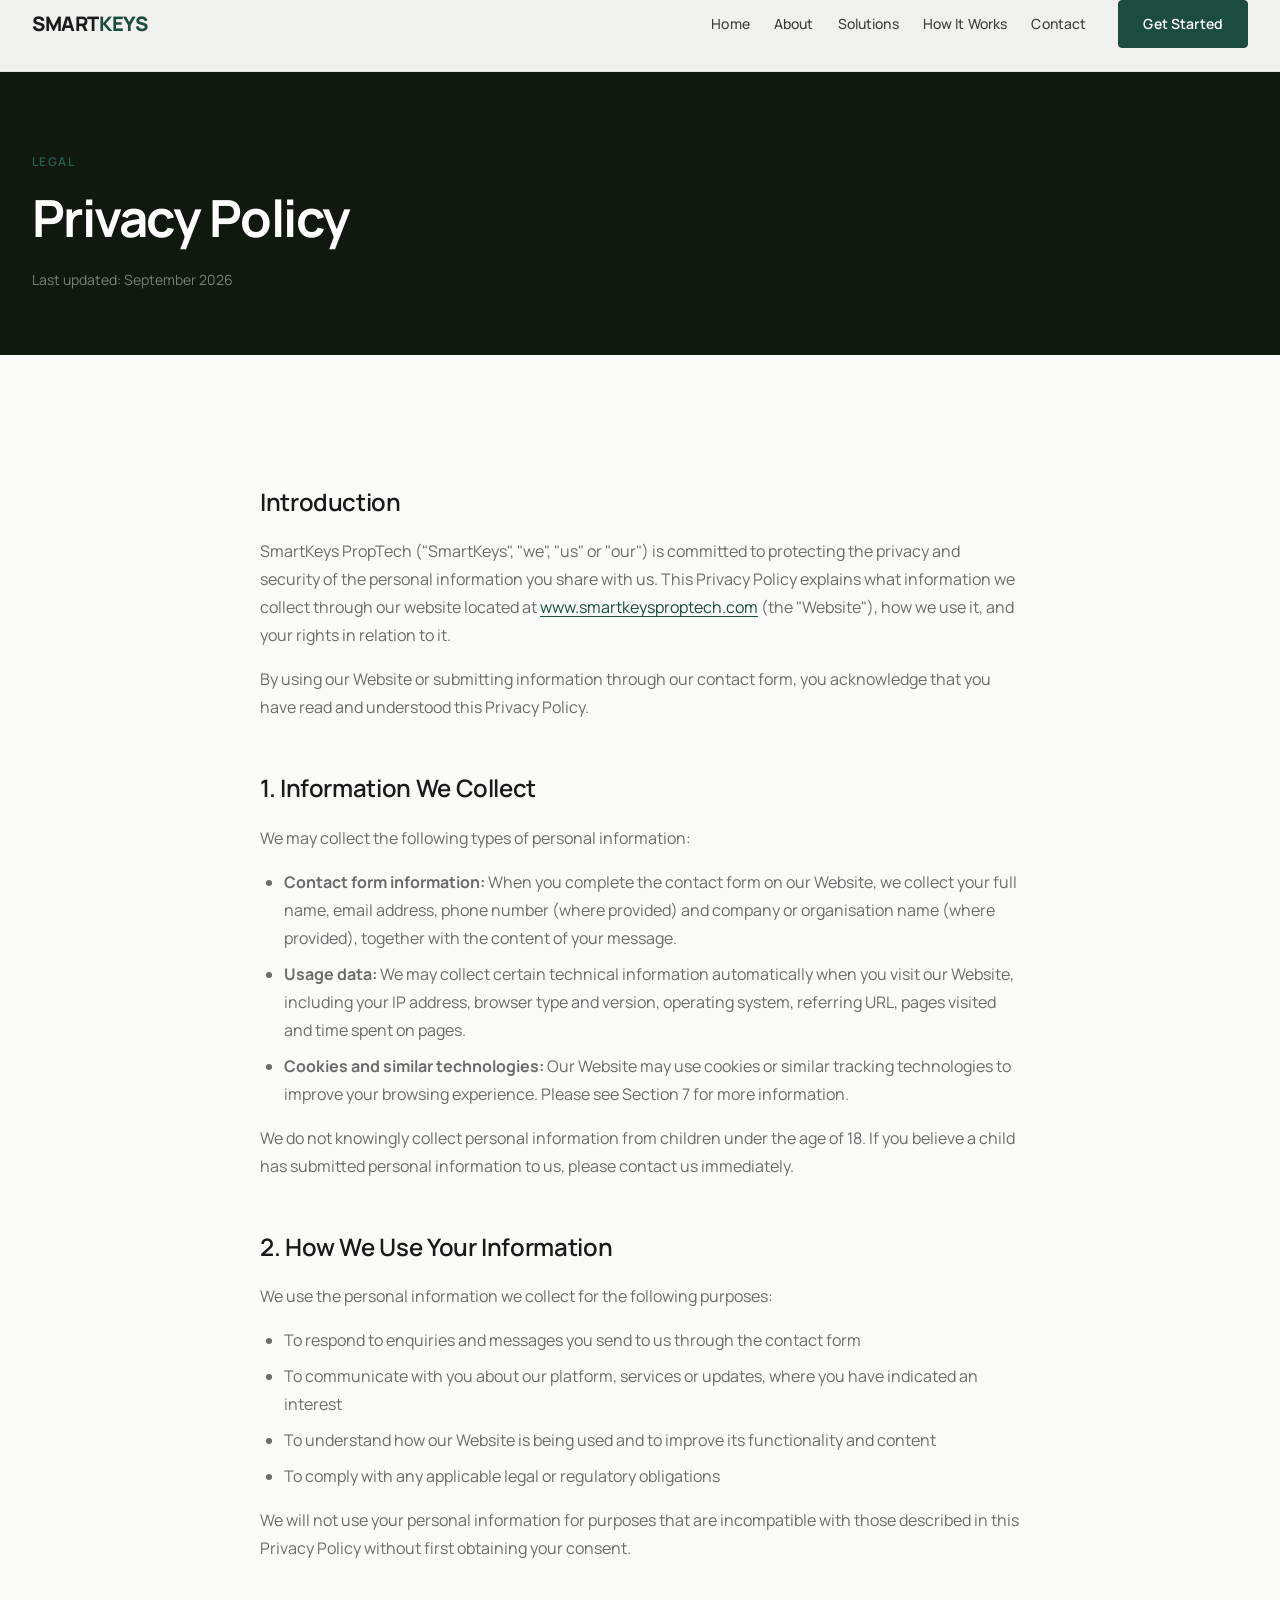
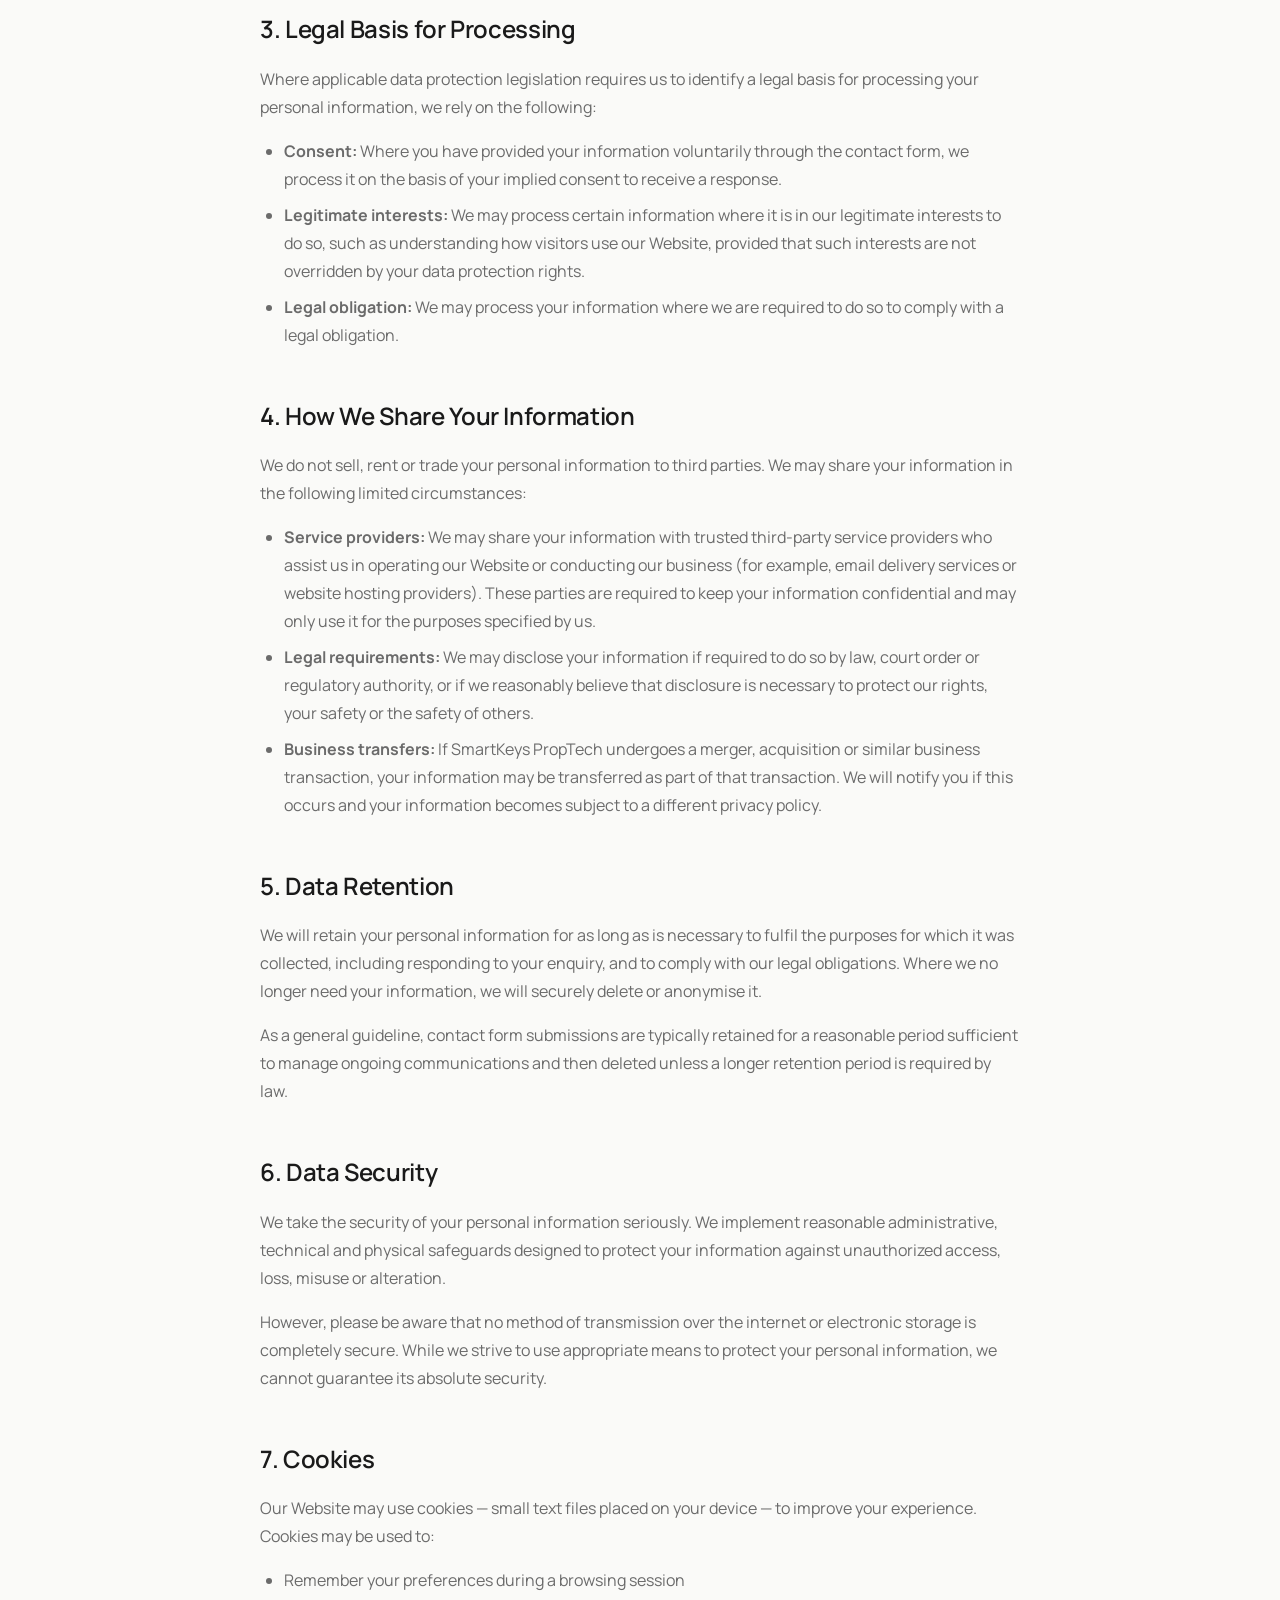
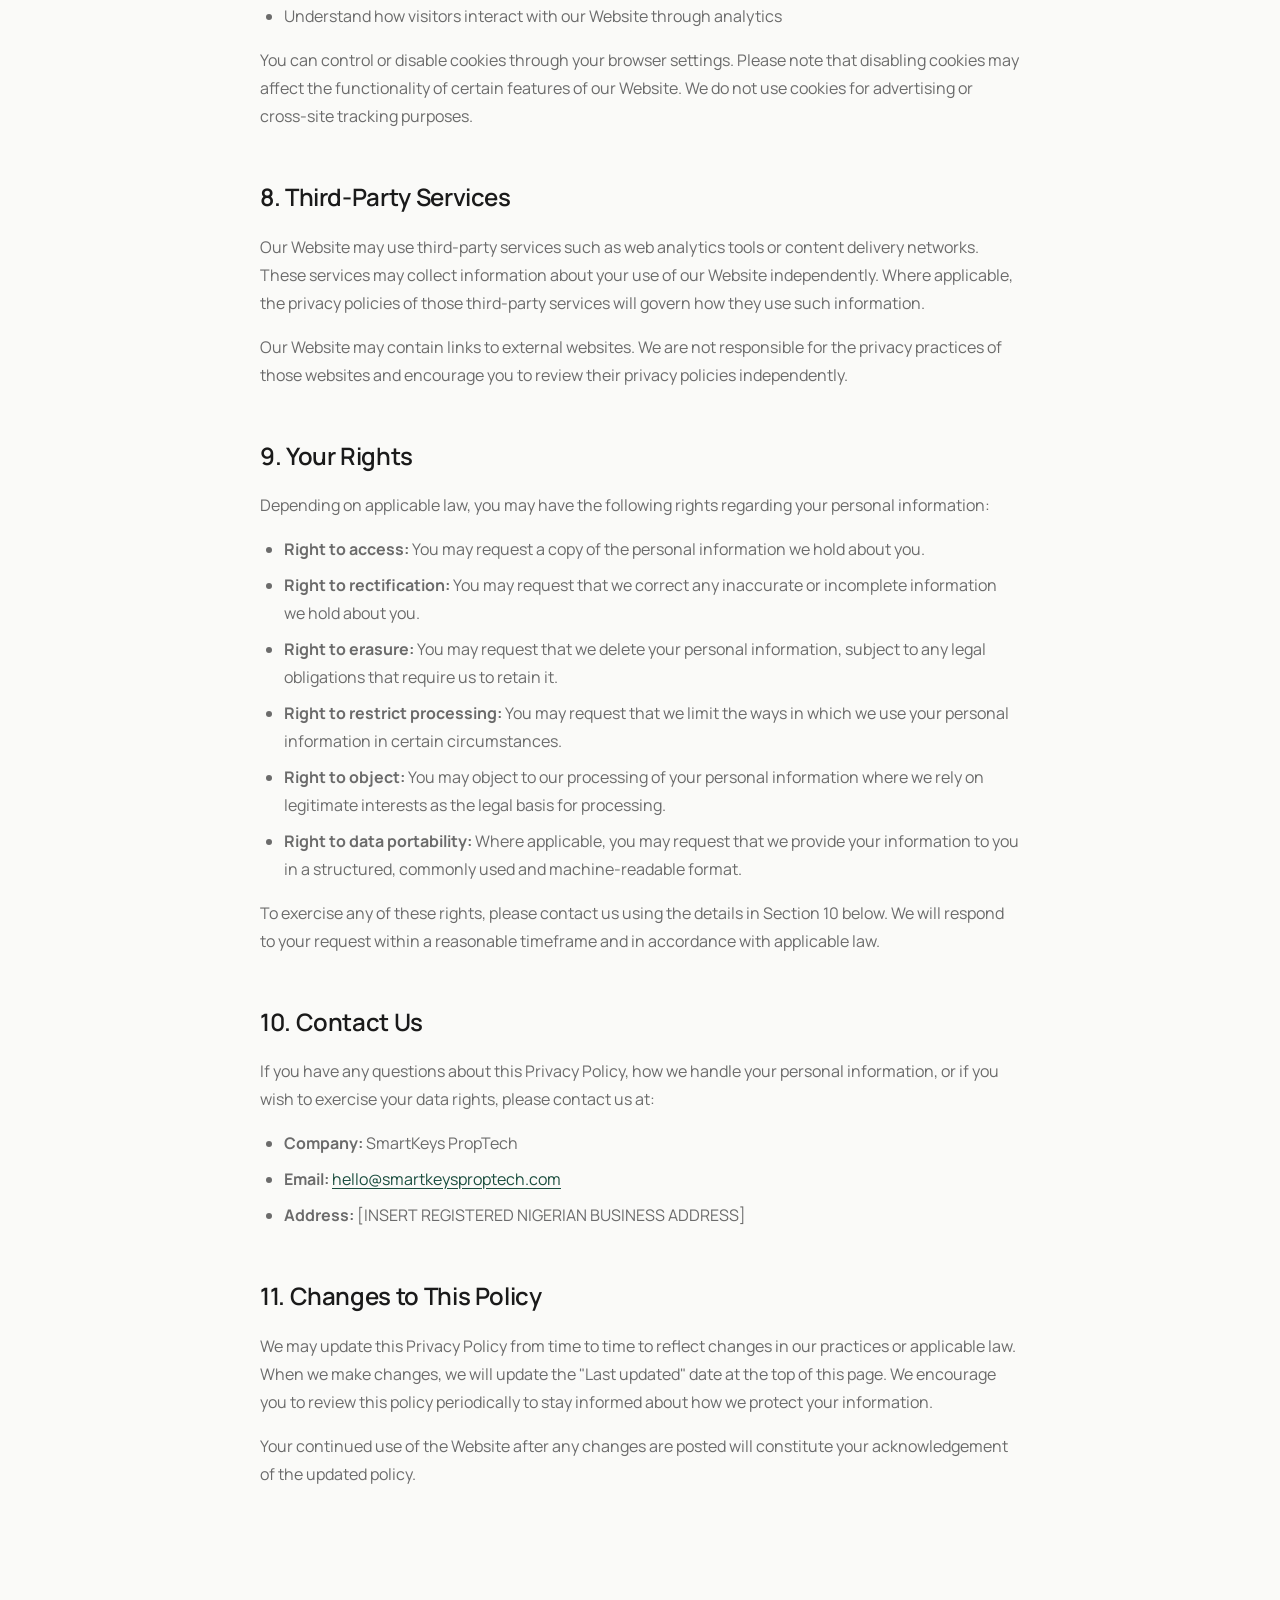
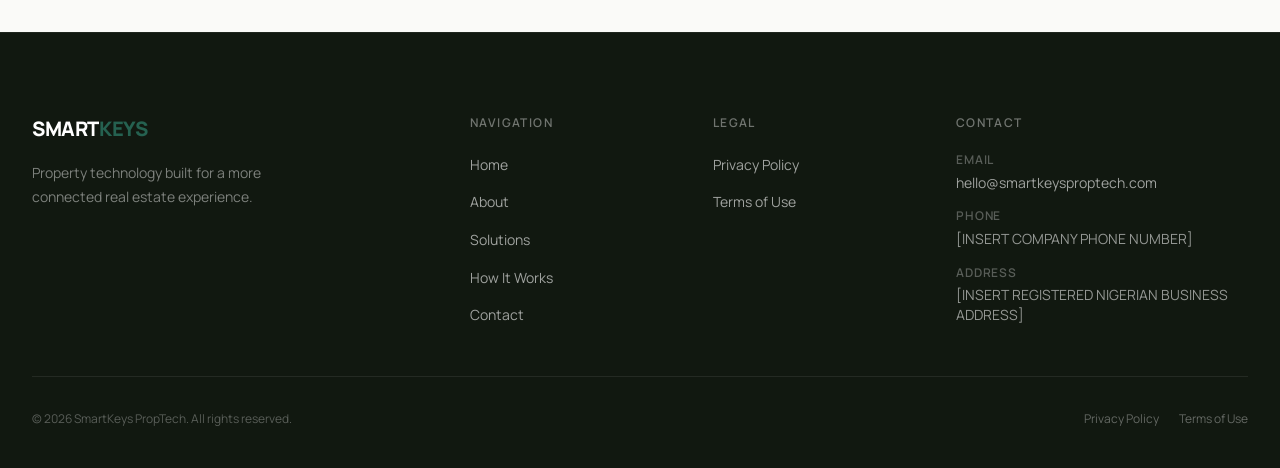
==== privacy-policy.html @ 8b77cfd6 "Initial commit: SmartKeys PropTech website" ====
<!DOCTYPE html>
<html lang="en-NG">
<head>
  <meta charset="UTF-8" />
  <meta name="viewport" content="width=device-width, initial-scale=1.0" />
  <meta http-equiv="X-UA-Compatible" content="IE=edge" />

  <!-- SEO -->
  <title>Privacy Policy | SmartKeys PropTech</title>
  <meta name="description" content="Read the SmartKeys PropTech Privacy Policy. Understand how we collect, use and protect personal information submitted through our website." />
  <meta name="robots" content="noindex, follow" />
  <link rel="canonical" href="https://www.smartkeysproptech.com/privacy-policy.html" />

  <!-- Open Graph -->
  <meta property="og:type" content="website" />
  <meta property="og:title" content="Privacy Policy | SmartKeys PropTech" />
  <meta property="og:description" content="Read the SmartKeys PropTech Privacy Policy." />
  <meta property="og:url" content="https://www.smartkeysproptech.com/privacy-policy.html" />
  <meta property="og:site_name" content="SmartKeys PropTech" />

  <!-- Favicon -->
  <link rel="icon" type="image/svg+xml" href="data:image/svg+xml,%3Csvg xmlns='http://www.w3.org/2000/svg' viewBox='0 0 32 32'%3E%3Crect width='32' height='32' rx='6' fill='%231a4d3e'/%3E%3Cpath d='M16 7L7 13v12h6v-7h6v7h6V13L16 7z' fill='%23ffffff' opacity='0.9'/%3E%3Ccircle cx='19' cy='17' r='2' fill='%231a4d3e'/%3E%3C/svg%3E" />

  <!-- Preconnect -->
  <link rel="preconnect" href="https://fonts.googleapis.com" />
  <link rel="preconnect" href="https://fonts.gstatic.com" crossorigin />

  <!-- Stylesheet -->
  <link rel="stylesheet" href="styles.css" />
</head>

<body>

  <!-- ════════════════════════════════════════════════════
       NAVIGATION
  ════════════════════════════════════════════════════ -->
  <header>
    <nav class="nav" role="navigation" aria-label="Main navigation">
      <div class="container">
        <div class="nav__inner">

          <a href="index.html" class="nav__logo" aria-label="SmartKeys PropTech — Home">
            SMART<span>KEYS</span>
          </a>

          <div class="nav__menu">
            <ul class="nav__links" role="list">
              <li><a href="index.html#home" class="nav__link">Home</a></li>
              <li><a href="index.html#about" class="nav__link">About</a></li>
              <li><a href="index.html#solutions" class="nav__link">Solutions</a></li>
              <li><a href="index.html#how-it-works" class="nav__link">How It Works</a></li>
              <li><a href="index.html#contact" class="nav__link">Contact</a></li>
            </ul>
            <a href="index.html#contact" class="btn btn--primary">Get Started</a>
          </div>

          <button class="nav__hamburger" aria-label="Toggle mobile menu" aria-expanded="false">
            <span></span>
            <span></span>
            <span></span>
          </button>

        </div>
      </div>
    </nav>

    <div class="nav__mobile" aria-label="Mobile navigation">
      <a href="index.html#home" class="nav__link">Home</a>
      <a href="index.html#about" class="nav__link">About</a>
      <a href="index.html#solutions" class="nav__link">Solutions</a>
      <a href="index.html#how-it-works" class="nav__link">How It Works</a>
      <a href="index.html#contact" class="nav__link">Contact</a>
      <a href="index.html#contact" class="btn btn--primary">Get Started</a>
    </div>
  </header>

  <main>

    <!-- ════════════════════════════════════════════════════
         PAGE HERO
    ════════════════════════════════════════════════════ -->
    <section class="page-hero" aria-label="Page title">
      <div class="container">
        <p class="page-hero__label">Legal</p>
        <h1 class="page-hero__heading">Privacy Policy</h1>
        <p class="page-hero__meta">Last updated: September 2026</p>
      </div>
    </section>

    <!-- ════════════════════════════════════════════════════
         CONTENT
    ════════════════════════════════════════════════════ -->
    <section class="section" aria-label="Privacy Policy content">
      <div class="container">
        <article class="legal-content">

          <h2>Introduction</h2>
          <p>
            SmartKeys PropTech ("SmartKeys", "we", "us" or "our") is committed to protecting the privacy and security of the personal information you share with us. This Privacy Policy explains what information we collect through our website located at <a href="https://www.smartkeysproptech.com">www.smartkeysproptech.com</a> (the "Website"), how we use it, and your rights in relation to it.
          </p>
          <p>
            By using our Website or submitting information through our contact form, you acknowledge that you have read and understood this Privacy Policy.
          </p>

          <h2>1. Information We Collect</h2>
          <p>We may collect the following types of personal information:</p>
          <ul>
            <li><strong>Contact form information:</strong> When you complete the contact form on our Website, we collect your full name, email address, phone number (where provided) and company or organisation name (where provided), together with the content of your message.</li>
            <li><strong>Usage data:</strong> We may collect certain technical information automatically when you visit our Website, including your IP address, browser type and version, operating system, referring URL, pages visited and time spent on pages.</li>
            <li><strong>Cookies and similar technologies:</strong> Our Website may use cookies or similar tracking technologies to improve your browsing experience. Please see Section 7 for more information.</li>
          </ul>
          <p>We do not knowingly collect personal information from children under the age of 18. If you believe a child has submitted personal information to us, please contact us immediately.</p>

          <h2>2. How We Use Your Information</h2>
          <p>We use the personal information we collect for the following purposes:</p>
          <ul>
            <li>To respond to enquiries and messages you send to us through the contact form</li>
            <li>To communicate with you about our platform, services or updates, where you have indicated an interest</li>
            <li>To understand how our Website is being used and to improve its functionality and content</li>
            <li>To comply with any applicable legal or regulatory obligations</li>
          </ul>
          <p>We will not use your personal information for purposes that are incompatible with those described in this Privacy Policy without first obtaining your consent.</p>

          <h2>3. Legal Basis for Processing</h2>
          <p>
            Where applicable data protection legislation requires us to identify a legal basis for processing your personal information, we rely on the following:
          </p>
          <ul>
            <li><strong>Consent:</strong> Where you have provided your information voluntarily through the contact form, we process it on the basis of your implied consent to receive a response.</li>
            <li><strong>Legitimate interests:</strong> We may process certain information where it is in our legitimate interests to do so, such as understanding how visitors use our Website, provided that such interests are not overridden by your data protection rights.</li>
            <li><strong>Legal obligation:</strong> We may process your information where we are required to do so to comply with a legal obligation.</li>
          </ul>

          <h2>4. How We Share Your Information</h2>
          <p>
            We do not sell, rent or trade your personal information to third parties. We may share your information in the following limited circumstances:
          </p>
          <ul>
            <li><strong>Service providers:</strong> We may share your information with trusted third-party service providers who assist us in operating our Website or conducting our business (for example, email delivery services or website hosting providers). These parties are required to keep your information confidential and may only use it for the purposes specified by us.</li>
            <li><strong>Legal requirements:</strong> We may disclose your information if required to do so by law, court order or regulatory authority, or if we reasonably believe that disclosure is necessary to protect our rights, your safety or the safety of others.</li>
            <li><strong>Business transfers:</strong> If SmartKeys PropTech undergoes a merger, acquisition or similar business transaction, your information may be transferred as part of that transaction. We will notify you if this occurs and your information becomes subject to a different privacy policy.</li>
          </ul>

          <h2>5. Data Retention</h2>
          <p>
            We will retain your personal information for as long as is necessary to fulfil the purposes for which it was collected, including responding to your enquiry, and to comply with our legal obligations. Where we no longer need your information, we will securely delete or anonymise it.
          </p>
          <p>
            As a general guideline, contact form submissions are typically retained for a reasonable period sufficient to manage ongoing communications and then deleted unless a longer retention period is required by law.
          </p>

          <h2>6. Data Security</h2>
          <p>
            We take the security of your personal information seriously. We implement reasonable administrative, technical and physical safeguards designed to protect your information against unauthorized access, loss, misuse or alteration.
          </p>
          <p>
            However, please be aware that no method of transmission over the internet or electronic storage is completely secure. While we strive to use appropriate means to protect your personal information, we cannot guarantee its absolute security.
          </p>

          <h2>7. Cookies</h2>
          <p>
            Our Website may use cookies — small text files placed on your device — to improve your experience. Cookies may be used to:
          </p>
          <ul>
            <li>Remember your preferences during a browsing session</li>
            <li>Understand how visitors interact with our Website through analytics</li>
          </ul>
          <p>
            You can control or disable cookies through your browser settings. Please note that disabling cookies may affect the functionality of certain features of our Website. We do not use cookies for advertising or cross-site tracking purposes.
          </p>

          <h2>8. Third-Party Services</h2>
          <p>
            Our Website may use third-party services such as web analytics tools or content delivery networks. These services may collect information about your use of our Website independently. Where applicable, the privacy policies of those third-party services will govern how they use such information.
          </p>
          <p>
            Our Website may contain links to external websites. We are not responsible for the privacy practices of those websites and encourage you to review their privacy policies independently.
          </p>

          <h2>9. Your Rights</h2>
          <p>Depending on applicable law, you may have the following rights regarding your personal information:</p>
          <ul>
            <li><strong>Right to access:</strong> You may request a copy of the personal information we hold about you.</li>
            <li><strong>Right to rectification:</strong> You may request that we correct any inaccurate or incomplete information we hold about you.</li>
            <li><strong>Right to erasure:</strong> You may request that we delete your personal information, subject to any legal obligations that require us to retain it.</li>
            <li><strong>Right to restrict processing:</strong> You may request that we limit the ways in which we use your personal information in certain circumstances.</li>
            <li><strong>Right to object:</strong> You may object to our processing of your personal information where we rely on legitimate interests as the legal basis for processing.</li>
            <li><strong>Right to data portability:</strong> Where applicable, you may request that we provide your information to you in a structured, commonly used and machine-readable format.</li>
          </ul>
          <p>
            To exercise any of these rights, please contact us using the details in Section 10 below. We will respond to your request within a reasonable timeframe and in accordance with applicable law.
          </p>

          <h2>10. Contact Us</h2>
          <p>
            If you have any questions about this Privacy Policy, how we handle your personal information, or if you wish to exercise your data rights, please contact us at:
          </p>
          <ul>
            <li><strong>Company:</strong> SmartKeys PropTech</li>
            <!-- Replace with actual email -->
            <li><strong>Email:</strong> <a href="mailto:hello@smartkeysproptech.com">hello@smartkeysproptech.com</a></li>
            <!-- Replace with actual registered address -->
            <li><strong>Address:</strong> [INSERT REGISTERED NIGERIAN BUSINESS ADDRESS]</li>
          </ul>

          <h2>11. Changes to This Policy</h2>
          <p>
            We may update this Privacy Policy from time to time to reflect changes in our practices or applicable law. When we make changes, we will update the "Last updated" date at the top of this page. We encourage you to review this policy periodically to stay informed about how we protect your information.
          </p>
          <p>
            Your continued use of the Website after any changes are posted will constitute your acknowledgement of the updated policy.
          </p>

        </article>
      </div>
    </section>

  </main>

  <!-- ════════════════════════════════════════════════════
       FOOTER
  ════════════════════════════════════════════════════ -->
  <footer class="footer" role="contentinfo">
    <div class="container">

      <div class="footer__main">

        <div class="footer__brand">
          <a href="index.html" class="footer__brand-logo" aria-label="SmartKeys PropTech">
            SMART<span>KEYS</span>
          </a>
          <p class="footer__tagline">
            Property technology built for a more connected real estate experience.
          </p>
        </div>

        <div class="footer__col">
          <p class="footer__col-title">Navigation</p>
          <ul class="footer__links" role="list">
            <li><a href="index.html#home" class="footer__link">Home</a></li>
            <li><a href="index.html#about" class="footer__link">About</a></li>
            <li><a href="index.html#solutions" class="footer__link">Solutions</a></li>
            <li><a href="index.html#how-it-works" class="footer__link">How It Works</a></li>
            <li><a href="index.html#contact" class="footer__link">Contact</a></li>
          </ul>
        </div>

        <div class="footer__col">
          <p class="footer__col-title">Legal</p>
          <ul class="footer__links" role="list">
            <li><a href="privacy-policy.html" class="footer__link">Privacy Policy</a></li>
            <li><a href="terms.html" class="footer__link">Terms of Use</a></li>
          </ul>
        </div>

        <div class="footer__col">
          <p class="footer__col-title">Contact</p>
          <div class="footer__contact-items">
            <div class="footer__contact-item">
              <strong>Email</strong>
              <a href="mailto:hello@smartkeysproptech.com" class="footer__link" style="font-size:inherit;">hello@smartkeysproptech.com</a>
            </div>
            <div class="footer__contact-item">
              <strong>Phone</strong>
              [INSERT COMPANY PHONE NUMBER]
            </div>
            <div class="footer__contact-item">
              <strong>Address</strong>
              [INSERT REGISTERED NIGERIAN BUSINESS ADDRESS]
            </div>
          </div>
        </div>

      </div>

      <div class="footer__bottom">
        <p class="footer__copy">© 2026 SmartKeys PropTech. All rights reserved.</p>
        <div class="footer__legal">
          <a href="privacy-policy.html" class="footer__legal-link">Privacy Policy</a>
          <a href="terms.html" class="footer__legal-link">Terms of Use</a>
        </div>
      </div>

    </div>
  </footer>

  <script src="script.js"></script>

</body>
</html>
---- styles.css ----
/* ============================================================
   SMARTKEYS PROPTECH — Design System & Styles
   ============================================================ */

/* --- Google Fonts --- */
@import url('https://fonts.googleapis.com/css2?family=Manrope:wght@300;400;500;600;700;800&display=swap');

/* --- CSS Custom Properties --- */
:root {
  --color-ink:        #1a1a1a;
  --color-ink-mid:    #3d3d3d;
  --color-ink-soft:   #6b6b6b;
  --color-ink-faint:  #9a9a9a;
  --color-paper:      #fafaf8;
  --color-white:      #ffffff;
  --color-border:     #e4e4e0;
  --color-border-mid: #d0d0cb;
  --color-accent:     #1a4d3e;
  --color-accent-mid: #256150;
  --color-accent-bg:  #f0f5f3;
  --color-dark:       #111810;
  --color-dark-mid:   #1e2a20;

  --font-base: 'Manrope', -apple-system, BlinkMacSystemFont, 'Segoe UI', sans-serif;

  --size-xs:   0.75rem;
  --size-sm:   0.875rem;
  --size-base: 1rem;
  --size-md:   1.125rem;
  --size-lg:   1.25rem;
  --size-xl:   1.5rem;
  --size-2xl:  1.875rem;
  --size-3xl:  2.25rem;
  --size-4xl:  2.75rem;
  --size-5xl:  3.5rem;
  --size-6xl:  4.25rem;

  --weight-light:    300;
  --weight-regular:  400;
  --weight-medium:   500;
  --weight-semibold: 600;
  --weight-bold:     700;
  --weight-extrabold:800;

  --line-tight:   1.2;
  --line-snug:    1.4;
  --line-base:    1.6;
  --line-relaxed: 1.75;

  --space-1:  0.25rem;
  --space-2:  0.5rem;
  --space-3:  0.75rem;
  --space-4:  1rem;
  --space-5:  1.25rem;
  --space-6:  1.5rem;
  --space-8:  2rem;
  --space-10: 2.5rem;
  --space-12: 3rem;
  --space-16: 4rem;
  --space-20: 5rem;
  --space-24: 6rem;
  --space-32: 8rem;

  --radius-sm:   4px;
  --radius-base: 8px;
  --radius-md:   12px;
  --radius-full: 9999px;

  --shadow-sm:  0 1px 3px rgba(0,0,0,0.07), 0 1px 2px rgba(0,0,0,0.05);
  --shadow-md:  0 4px 12px rgba(0,0,0,0.08), 0 2px 4px rgba(0,0,0,0.05);
  --shadow-lg:  0 12px 32px rgba(0,0,0,0.10), 0 4px 8px rgba(0,0,0,0.06);

  --max-width: 1320px;
  --nav-height: 72px;

  --transition-fast:   150ms ease;
  --transition-base:   250ms ease;
  --transition-slow:   400ms ease;
}

/* --- Reset & Base --- */
*, *::before, *::after {
  box-sizing: border-box;
  margin: 0;
  padding: 0;
}

html {
  font-size: 16px;
  scroll-behavior: smooth;
  -webkit-text-size-adjust: 100%;
}

body {
  font-family: var(--font-base);
  font-size: var(--size-base);
  font-weight: var(--weight-regular);
  line-height: var(--line-base);
  color: var(--color-ink);
  background-color: var(--color-paper);
  -webkit-font-smoothing: antialiased;
  -moz-osx-font-smoothing: grayscale;
}

img {
  max-width: 100%;
  height: auto;
  display: block;
}

a {
  color: inherit;
  text-decoration: none;
}

ul, ol {
  list-style: none;
}

button {
  cursor: pointer;
  font-family: var(--font-base);
  border: none;
  background: none;
}

input, textarea, select {
  font-family: var(--font-base);
}

/* --- Layout Utilities --- */
.container {
  width: 100%;
  max-width: var(--max-width);
  margin-left: auto;
  margin-right: auto;
  padding-left: var(--space-8);
  padding-right: var(--space-8);
}

.section {
  padding-top: var(--space-32);
  padding-bottom: var(--space-32);
}

.section--compact {
  padding-top: var(--space-20);
  padding-bottom: var(--space-20);
}

/* ============================================================
   NAVIGATION
   ============================================================ */

.nav {
  position: fixed;
  top: 0;
  left: 0;
  right: 0;
  z-index: 100;
  height: var(--nav-height);
  background-color: rgba(250, 250, 248, 0.96);
  backdrop-filter: blur(12px);
  -webkit-backdrop-filter: blur(12px);
  border-bottom: 1px solid var(--color-border);
  transition: box-shadow var(--transition-base);
}

.nav.scrolled {
  box-shadow: var(--shadow-sm);
}

.nav__inner {
  display: flex;
  align-items: center;
  justify-content: space-between;
  height: 100%;
}

.nav__logo {
  font-size: var(--size-lg);
  font-weight: var(--weight-extrabold);
  letter-spacing: -0.02em;
  color: var(--color-ink);
  line-height: 1;
}

.nav__logo span {
  color: var(--color-accent);
}

.nav__menu {
  display: flex;
  align-items: center;
  gap: var(--space-8);
}

.nav__links {
  display: flex;
  align-items: center;
  gap: var(--space-6);
}

.nav__link {
  font-size: var(--size-sm);
  font-weight: var(--weight-medium);
  color: var(--color-ink-mid);
  letter-spacing: 0.01em;
  transition: color var(--transition-fast);
  padding: var(--space-1) 0;
  position: relative;
}

.nav__link::after {
  content: '';
  position: absolute;
  bottom: -2px;
  left: 0;
  right: 0;
  height: 1.5px;
  background-color: var(--color-accent);
  transform: scaleX(0);
  transform-origin: left;
  transition: transform var(--transition-base);
}

.nav__link:hover {
  color: var(--color-ink);
}

.nav__link:hover::after {
  transform: scaleX(1);
}

.btn {
  display: inline-flex;
  align-items: center;
  justify-content: center;
  gap: var(--space-2);
  font-size: var(--size-sm);
  font-weight: var(--weight-semibold);
  letter-spacing: 0.01em;
  border-radius: var(--radius-sm);
  padding: var(--space-3) var(--space-6);
  transition: all var(--transition-base);
  white-space: nowrap;
  cursor: pointer;
}

.btn--primary {
  background-color: var(--color-accent);
  color: var(--color-white);
  border: 1.5px solid var(--color-accent);
}

.btn--primary:hover {
  background-color: var(--color-accent-mid);
  border-color: var(--color-accent-mid);
}

.btn--outline {
  background-color: transparent;
  color: var(--color-ink);
  border: 1.5px solid var(--color-border-mid);
}

.btn--outline:hover {
  background-color: var(--color-white);
  border-color: var(--color-ink-soft);
}

.btn--outline-white {
  background-color: transparent;
  color: var(--color-white);
  border: 1.5px solid rgba(255,255,255,0.4);
}

.btn--outline-white:hover {
  background-color: rgba(255,255,255,0.08);
  border-color: rgba(255,255,255,0.65);
}

.btn--lg {
  font-size: var(--size-base);
  padding: var(--space-4) var(--space-8);
}

.nav__hamburger {
  display: none;
  flex-direction: column;
  gap: 5px;
  width: 24px;
  padding: 2px;
}

.nav__hamburger span {
  display: block;
  height: 1.5px;
  background-color: var(--color-ink);
  transition: all var(--transition-base);
  border-radius: 2px;
}

/* Mobile nav open state */
.nav__hamburger.open span:nth-child(1) {
  transform: translateY(6.5px) rotate(45deg);
}
.nav__hamburger.open span:nth-child(2) {
  opacity: 0;
}
.nav__hamburger.open span:nth-child(3) {
  transform: translateY(-6.5px) rotate(-45deg);
}

.nav__mobile {
  display: none;
  position: fixed;
  top: var(--nav-height);
  left: 0;
  right: 0;
  background-color: var(--color-paper);
  border-bottom: 1px solid var(--color-border);
  padding: var(--space-6) var(--space-8) var(--space-8);
  z-index: 99;
  flex-direction: column;
  gap: var(--space-4);
}

.nav__mobile.open {
  display: flex;
}

.nav__mobile .nav__link {
  font-size: var(--size-base);
  padding: var(--space-3) 0;
  border-bottom: 1px solid var(--color-border);
}

.nav__mobile .btn {
  margin-top: var(--space-4);
  width: 100%;
}

/* ============================================================
   HERO
   ============================================================ */

.hero {
  padding-top: var(--nav-height);
  min-height: 100svh;
  display: grid;
  grid-template-columns: 1fr 1fr;
  align-items: stretch;
}

.hero__content {
  display: flex;
  flex-direction: column;
  justify-content: center;
  padding: var(--space-24) var(--space-16) var(--space-24) 0;
  padding-left: calc((100vw - var(--max-width)) / 2 + var(--space-8));
  max-width: calc(var(--max-width) / 2 + (100vw - var(--max-width)) / 2);
}

.hero__eyebrow {
  display: inline-flex;
  align-items: center;
  gap: var(--space-2);
  font-size: var(--size-xs);
  font-weight: var(--weight-semibold);
  letter-spacing: 0.12em;
  text-transform: uppercase;
  color: var(--color-accent);
  margin-bottom: var(--space-6);
}

.hero__eyebrow::before {
  content: '';
  display: block;
  width: 24px;
  height: 1.5px;
  background-color: var(--color-accent);
}

.hero__heading {
  font-size: clamp(2.25rem, 4vw, 3.75rem);
  font-weight: var(--weight-bold);
  line-height: var(--line-tight);
  letter-spacing: -0.03em;
  color: var(--color-ink);
  margin-bottom: var(--space-6);
}

.hero__body {
  font-size: clamp(1rem, 1.5vw, 1.125rem);
  line-height: var(--line-relaxed);
  color: var(--color-ink-soft);
  max-width: 480px;
  margin-bottom: var(--space-10);
}

.hero__actions {
  display: flex;
  align-items: center;
  gap: var(--space-4);
  flex-wrap: wrap;
}

.hero__image {
  position: relative;
  overflow: hidden;
}

.hero__image img {
  width: 100%;
  height: 100%;
  object-fit: cover;
  object-position: center;
}

.hero__image::after {
  content: '';
  position: absolute;
  inset: 0;
  background: linear-gradient(to right, var(--color-paper) 0%, transparent 8%);
  pointer-events: none;
}

/* ============================================================
   SECTION LABELS
   ============================================================ */

.section-label {
  display: inline-flex;
  align-items: center;
  gap: var(--space-2);
  font-size: var(--size-xs);
  font-weight: var(--weight-semibold);
  letter-spacing: 0.12em;
  text-transform: uppercase;
  color: var(--color-accent);
  margin-bottom: var(--space-5);
}

.section-label::before {
  content: '';
  display: block;
  width: 20px;
  height: 1.5px;
  background-color: var(--color-accent);
}

/* ============================================================
   ABOUT
   ============================================================ */

.about {
  background-color: var(--color-white);
  border-top: 1px solid var(--color-border);
  border-bottom: 1px solid var(--color-border);
}

.about__grid {
  display: grid;
  grid-template-columns: 1fr 1fr;
  gap: var(--space-24);
  align-items: center;
}

.about__image {
  aspect-ratio: 4/5;
  overflow: hidden;
  border-radius: var(--radius-base);
}

.about__image img {
  width: 100%;
  height: 100%;
  object-fit: cover;
  transition: transform 0.6s ease;
}

.about__image:hover img {
  transform: scale(1.02);
}

.about__heading {
  font-size: clamp(1.75rem, 2.5vw, 2.5rem);
  font-weight: var(--weight-bold);
  line-height: var(--line-snug);
  letter-spacing: -0.025em;
  color: var(--color-ink);
  margin-bottom: var(--space-6);
}

.about__body {
  font-size: var(--size-md);
  line-height: var(--line-relaxed);
  color: var(--color-ink-soft);
}

.about__body p + p {
  margin-top: var(--space-4);
}

/* ============================================================
   SOLUTIONS
   ============================================================ */

.solutions {
  background-color: var(--color-paper);
}

.solutions__header {
  max-width: 600px;
  margin-bottom: var(--space-16);
}

.solutions__heading {
  font-size: clamp(1.75rem, 2.5vw, 2.5rem);
  font-weight: var(--weight-bold);
  line-height: var(--line-snug);
  letter-spacing: -0.025em;
  color: var(--color-ink);
}

.solutions__grid {
  display: grid;
  grid-template-columns: repeat(2, 1fr);
  gap: 1px;
  background-color: var(--color-border);
  border: 1px solid var(--color-border);
  border-radius: var(--radius-md);
  overflow: hidden;
}

.solution-card {
  background-color: var(--color-white);
  padding: var(--space-10) var(--space-10);
  transition: background-color var(--transition-base);
  position: relative;
}

.solution-card:hover {
  background-color: var(--color-accent-bg);
}

.solution-card__number {
  font-size: var(--size-xs);
  font-weight: var(--weight-semibold);
  letter-spacing: 0.1em;
  color: var(--color-accent);
  margin-bottom: var(--space-6);
  display: block;
}

.solution-card__icon {
  width: 40px;
  height: 40px;
  margin-bottom: var(--space-5);
  color: var(--color-accent);
}

.solution-card__title {
  font-size: var(--size-xl);
  font-weight: var(--weight-semibold);
  letter-spacing: -0.015em;
  color: var(--color-ink);
  margin-bottom: var(--space-4);
  line-height: var(--line-snug);
}

.solution-card__body {
  font-size: var(--size-base);
  line-height: var(--line-relaxed);
  color: var(--color-ink-soft);
}

/* ============================================================
   HOW IT WORKS
   ============================================================ */

.how-it-works {
  background-color: var(--color-white);
  border-top: 1px solid var(--color-border);
  border-bottom: 1px solid var(--color-border);
}

.how-it-works__header {
  text-align: center;
  max-width: 560px;
  margin: 0 auto var(--space-20);
}

.how-it-works__heading {
  font-size: clamp(1.75rem, 2.5vw, 2.5rem);
  font-weight: var(--weight-bold);
  line-height: var(--line-snug);
  letter-spacing: -0.025em;
  color: var(--color-ink);
}

.steps {
  display: grid;
  grid-template-columns: repeat(3, 1fr);
  gap: var(--space-2);
  position: relative;
}

.steps::before {
  content: '';
  position: absolute;
  top: 28px;
  left: calc(16.666% + 24px);
  right: calc(16.666% + 24px);
  height: 1px;
  background-color: var(--color-border-mid);
  z-index: 0;
}

.step {
  display: flex;
  flex-direction: column;
  align-items: center;
  text-align: center;
  padding: var(--space-8);
  position: relative;
  z-index: 1;
}

.step__number-wrap {
  width: 56px;
  height: 56px;
  border-radius: 50%;
  border: 1.5px solid var(--color-border-mid);
  background-color: var(--color-white);
  display: flex;
  align-items: center;
  justify-content: center;
  margin-bottom: var(--space-6);
  transition: all var(--transition-base);
}

.step:hover .step__number-wrap {
  background-color: var(--color-accent);
  border-color: var(--color-accent);
}

.step__number {
  font-size: var(--size-sm);
  font-weight: var(--weight-bold);
  color: var(--color-ink-mid);
  letter-spacing: 0.05em;
  transition: color var(--transition-base);
}

.step:hover .step__number {
  color: var(--color-white);
}

.step__title {
  font-size: var(--size-xl);
  font-weight: var(--weight-semibold);
  letter-spacing: -0.015em;
  color: var(--color-ink);
  margin-bottom: var(--space-3);
}

.step__body {
  font-size: var(--size-base);
  line-height: var(--line-relaxed);
  color: var(--color-ink-soft);
  max-width: 260px;
}

/* ============================================================
   WHY SMARTKEYS
   ============================================================ */

.why {
  background-color: var(--color-paper);
}

.why__grid {
  display: grid;
  grid-template-columns: 1fr 1fr;
  gap: var(--space-24);
  align-items: start;
}

.why__heading {
  font-size: clamp(1.75rem, 2.5vw, 2.5rem);
  font-weight: var(--weight-bold);
  line-height: var(--line-snug);
  letter-spacing: -0.025em;
  color: var(--color-ink);
  margin-bottom: var(--space-8);
}

.why__features {
  display: flex;
  flex-direction: column;
  gap: var(--space-1);
}

.why-feature {
  display: flex;
  gap: var(--space-5);
  padding: var(--space-6) 0;
  border-bottom: 1px solid var(--color-border);
  transition: all var(--transition-fast);
}

.why-feature:first-child {
  border-top: 1px solid var(--color-border);
}

.why-feature__icon {
  flex-shrink: 0;
  width: 36px;
  height: 36px;
  border-radius: var(--radius-sm);
  background-color: var(--color-accent-bg);
  display: flex;
  align-items: center;
  justify-content: center;
  margin-top: 2px;
}

.why-feature__icon svg {
  width: 18px;
  height: 18px;
  color: var(--color-accent);
}

.why-feature__title {
  font-size: var(--size-base);
  font-weight: var(--weight-semibold);
  color: var(--color-ink);
  margin-bottom: var(--space-1);
  letter-spacing: -0.01em;
}

.why-feature__body {
  font-size: var(--size-sm);
  line-height: var(--line-relaxed);
  color: var(--color-ink-soft);
}

.why__image {
  position: sticky;
  top: calc(var(--nav-height) + var(--space-8));
  aspect-ratio: 3/4;
  overflow: hidden;
  border-radius: var(--radius-base);
}

.why__image img {
  width: 100%;
  height: 100%;
  object-fit: cover;
}

/* ============================================================
   MISSION / CTA BAND
   ============================================================ */

.mission {
  background-color: var(--color-dark);
  color: var(--color-white);
  padding: var(--space-32) 0;
}

.mission__inner {
  display: grid;
  grid-template-columns: 1fr 1fr;
  gap: var(--space-24);
  align-items: center;
}

.mission__heading {
  font-size: clamp(1.75rem, 2.5vw, 2.75rem);
  font-weight: var(--weight-bold);
  line-height: var(--line-snug);
  letter-spacing: -0.025em;
  color: var(--color-white);
}

.mission__divider {
  width: 40px;
  height: 2px;
  background-color: var(--color-accent-mid);
  margin: var(--space-6) 0;
}

.mission__body {
  font-size: var(--size-md);
  line-height: var(--line-relaxed);
  color: rgba(255,255,255,0.65);
}

.mission__body p + p {
  margin-top: var(--space-4);
}

.mission__label {
  font-size: var(--size-xs);
  font-weight: var(--weight-semibold);
  letter-spacing: 0.12em;
  text-transform: uppercase;
  color: var(--color-accent-mid);
  margin-bottom: var(--space-4);
}

.mission__actions {
  display: flex;
  gap: var(--space-4);
  flex-wrap: wrap;
  margin-top: var(--space-8);
}

/* ============================================================
   CONTACT
   ============================================================ */

.contact {
  background-color: var(--color-white);
  border-top: 1px solid var(--color-border);
}

.contact__grid {
  display: grid;
  grid-template-columns: 1fr 1fr;
  gap: var(--space-24);
  align-items: start;
}

.contact__heading {
  font-size: clamp(1.75rem, 2.5vw, 2.5rem);
  font-weight: var(--weight-bold);
  line-height: var(--line-snug);
  letter-spacing: -0.025em;
  color: var(--color-ink);
  margin-bottom: var(--space-5);
}

.contact__subhead {
  font-size: var(--size-md);
  line-height: var(--line-relaxed);
  color: var(--color-ink-soft);
  margin-bottom: var(--space-10);
}

.contact__details {
  display: flex;
  flex-direction: column;
  gap: var(--space-5);
}

.contact-detail {
  display: flex;
  gap: var(--space-4);
  align-items: flex-start;
}

.contact-detail__icon {
  flex-shrink: 0;
  width: 36px;
  height: 36px;
  border-radius: var(--radius-sm);
  border: 1px solid var(--color-border);
  display: flex;
  align-items: center;
  justify-content: center;
  margin-top: 2px;
}

.contact-detail__icon svg {
  width: 16px;
  height: 16px;
  color: var(--color-accent);
}

.contact-detail__label {
  font-size: var(--size-xs);
  font-weight: var(--weight-semibold);
  letter-spacing: 0.08em;
  text-transform: uppercase;
  color: var(--color-ink-faint);
  margin-bottom: var(--space-1);
}

.contact-detail__value {
  font-size: var(--size-base);
  color: var(--color-ink-mid);
  line-height: var(--line-snug);
}

/* Form */
.form {
  display: flex;
  flex-direction: column;
  gap: var(--space-5);
}

.form__row {
  display: grid;
  grid-template-columns: 1fr 1fr;
  gap: var(--space-5);
}

.form__group {
  display: flex;
  flex-direction: column;
  gap: var(--space-2);
}

.form__label {
  font-size: var(--size-sm);
  font-weight: var(--weight-medium);
  color: var(--color-ink-mid);
  letter-spacing: 0.01em;
}

.form__input,
.form__textarea {
  width: 100%;
  padding: var(--space-3) var(--space-4);
  font-size: var(--size-base);
  font-weight: var(--weight-regular);
  color: var(--color-ink);
  background-color: var(--color-paper);
  border: 1.5px solid var(--color-border);
  border-radius: var(--radius-sm);
  outline: none;
  transition: border-color var(--transition-fast), box-shadow var(--transition-fast);
  line-height: var(--line-base);
}

.form__input::placeholder,
.form__textarea::placeholder {
  color: var(--color-ink-faint);
}

.form__input:focus,
.form__textarea:focus {
  border-color: var(--color-accent);
  box-shadow: 0 0 0 3px rgba(26, 77, 62, 0.08);
  background-color: var(--color-white);
}

.form__textarea {
  resize: vertical;
  min-height: 130px;
}

.form__note {
  font-size: var(--size-xs);
  color: var(--color-ink-faint);
  line-height: var(--line-base);
}

.form__status {
  font-size: var(--size-sm);
  padding: var(--space-3) var(--space-4);
  border-radius: var(--radius-sm);
  display: none;
}

.form__status.success {
  display: block;
  background-color: var(--color-accent-bg);
  color: var(--color-accent);
  border: 1px solid rgba(26,77,62,0.2);
}

.form__status.error {
  display: block;
  background-color: #fdf2f2;
  color: #c0392b;
  border: 1px solid rgba(192,57,43,0.2);
}

/* ============================================================
   FOOTER
   ============================================================ */

.footer {
  background-color: var(--color-dark);
  color: var(--color-white);
  padding: var(--space-20) 0 var(--space-10);
  border-top: 1px solid rgba(255,255,255,0.06);
}

.footer__main {
  display: grid;
  grid-template-columns: 2fr 1fr 1fr 1.5fr;
  gap: var(--space-12);
  padding-bottom: var(--space-12);
  border-bottom: 1px solid rgba(255,255,255,0.08);
  margin-bottom: var(--space-8);
}

.footer__brand-logo {
  font-size: var(--size-lg);
  font-weight: var(--weight-extrabold);
  letter-spacing: -0.02em;
  color: var(--color-white);
  margin-bottom: var(--space-4);
  display: block;
}

.footer__brand-logo span {
  color: var(--color-accent-mid);
}

.footer__tagline {
  font-size: var(--size-sm);
  line-height: var(--line-relaxed);
  color: rgba(255,255,255,0.45);
  max-width: 280px;
}

.footer__col-title {
  font-size: var(--size-xs);
  font-weight: var(--weight-semibold);
  letter-spacing: 0.12em;
  text-transform: uppercase;
  color: rgba(255,255,255,0.4);
  margin-bottom: var(--space-5);
}

.footer__links {
  display: flex;
  flex-direction: column;
  gap: var(--space-3);
}

.footer__link {
  font-size: var(--size-sm);
  color: rgba(255,255,255,0.6);
  transition: color var(--transition-fast);
}

.footer__link:hover {
  color: var(--color-white);
}

.footer__contact-items {
  display: flex;
  flex-direction: column;
  gap: var(--space-4);
}

.footer__contact-item {
  font-size: var(--size-sm);
  color: rgba(255,255,255,0.55);
  line-height: var(--line-snug);
}

.footer__contact-item strong {
  display: block;
  font-size: var(--size-xs);
  font-weight: var(--weight-semibold);
  letter-spacing: 0.08em;
  text-transform: uppercase;
  color: rgba(255,255,255,0.3);
  margin-bottom: var(--space-1);
}

.footer__bottom {
  display: flex;
  align-items: center;
  justify-content: space-between;
  gap: var(--space-4);
  flex-wrap: wrap;
}

.footer__copy {
  font-size: var(--size-xs);
  color: rgba(255,255,255,0.3);
}

.footer__legal {
  display: flex;
  gap: var(--space-5);
}

.footer__legal-link {
  font-size: var(--size-xs);
  color: rgba(255,255,255,0.35);
  transition: color var(--transition-fast);
}

.footer__legal-link:hover {
  color: rgba(255,255,255,0.7);
}

/* ============================================================
   INNER PAGE HERO (Privacy / Terms)
   ============================================================ */

.page-hero {
  padding-top: calc(var(--nav-height) + var(--space-20));
  padding-bottom: var(--space-16);
  background-color: var(--color-dark);
  color: var(--color-white);
}

.page-hero__label {
  font-size: var(--size-xs);
  font-weight: var(--weight-semibold);
  letter-spacing: 0.12em;
  text-transform: uppercase;
  color: var(--color-accent-mid);
  margin-bottom: var(--space-4);
}

.page-hero__heading {
  font-size: clamp(2rem, 4vw, 3.25rem);
  font-weight: var(--weight-bold);
  letter-spacing: -0.03em;
  line-height: var(--line-tight);
  color: var(--color-white);
  margin-bottom: var(--space-5);
}

.page-hero__meta {
  font-size: var(--size-sm);
  color: rgba(255,255,255,0.45);
}

/* ============================================================
   LEGAL CONTENT
   ============================================================ */

.legal-content {
  max-width: 760px;
  margin: 0 auto;
}

.legal-content h2 {
  font-size: var(--size-xl);
  font-weight: var(--weight-semibold);
  letter-spacing: -0.015em;
  color: var(--color-ink);
  margin-top: var(--space-12);
  margin-bottom: var(--space-4);
}

.legal-content h2:first-child {
  margin-top: 0;
}

.legal-content p {
  font-size: var(--size-base);
  line-height: var(--line-relaxed);
  color: var(--color-ink-soft);
  margin-bottom: var(--space-4);
}

.legal-content ul {
  margin-bottom: var(--space-4);
  padding-left: var(--space-6);
}

.legal-content ul li {
  font-size: var(--size-base);
  line-height: var(--line-relaxed);
  color: var(--color-ink-soft);
  margin-bottom: var(--space-2);
  position: relative;
  list-style: disc;
}

.legal-content a {
  color: var(--color-accent);
  text-decoration: underline;
  text-underline-offset: 3px;
}

.legal-content a:hover {
  color: var(--color-accent-mid);
}

/* ============================================================
   ANIMATION
   ============================================================ */

.reveal {
  opacity: 0;
  transform: translateY(20px);
  transition: opacity 0.6s ease, transform 0.6s ease;
}

.reveal.visible {
  opacity: 1;
  transform: translateY(0);
}

.reveal-delay-1 { transition-delay: 0.1s; }
.reveal-delay-2 { transition-delay: 0.2s; }
.reveal-delay-3 { transition-delay: 0.3s; }
.reveal-delay-4 { transition-delay: 0.4s; }

/* ============================================================
   RESPONSIVE
   ============================================================ */

@media (max-width: 1100px) {
  .hero {
    grid-template-columns: 1fr;
    min-height: unset;
  }
  .hero__content {
    padding: var(--space-20) var(--space-8);
    padding-left: var(--space-8);
    max-width: 100%;
  }
  .hero__image {
    height: 50vw;
    min-height: 320px;
  }
  .hero__image::after {
    background: linear-gradient(to bottom, var(--color-paper) 0%, transparent 10%);
  }
  .footer__main {
    grid-template-columns: 1fr 1fr;
    gap: var(--space-10);
  }
}

@media (max-width: 900px) {
  :root {
    --space-32: 5rem;
  }
  .about__grid,
  .why__grid,
  .contact__grid,
  .mission__inner {
    grid-template-columns: 1fr;
    gap: var(--space-12);
  }
  .about__image,
  .why__image {
    aspect-ratio: 16/9;
    position: static;
  }
  .solutions__grid {
    grid-template-columns: 1fr;
  }
  .steps {
    grid-template-columns: 1fr;
    gap: 0;
  }
  .steps::before {
    display: none;
  }
  .step {
    align-items: flex-start;
    text-align: left;
    padding: var(--space-6) 0;
    border-bottom: 1px solid var(--color-border);
  }
  .step:last-child {
    border-bottom: none;
  }
  .step__body {
    max-width: none;
  }
}

@media (max-width: 768px) {
  .nav__menu {
    display: none;
  }
  .nav__hamburger {
    display: flex;
  }
  .form__row {
    grid-template-columns: 1fr;
  }
  .footer__main {
    grid-template-columns: 1fr;
  }
}

@media (max-width: 480px) {
  .container {
    padding-left: var(--space-5);
    padding-right: var(--space-5);
  }
  .hero__actions {
    flex-direction: column;
    align-items: flex-start;
  }
  .btn--lg {
    width: 100%;
    justify-content: center;
  }
}
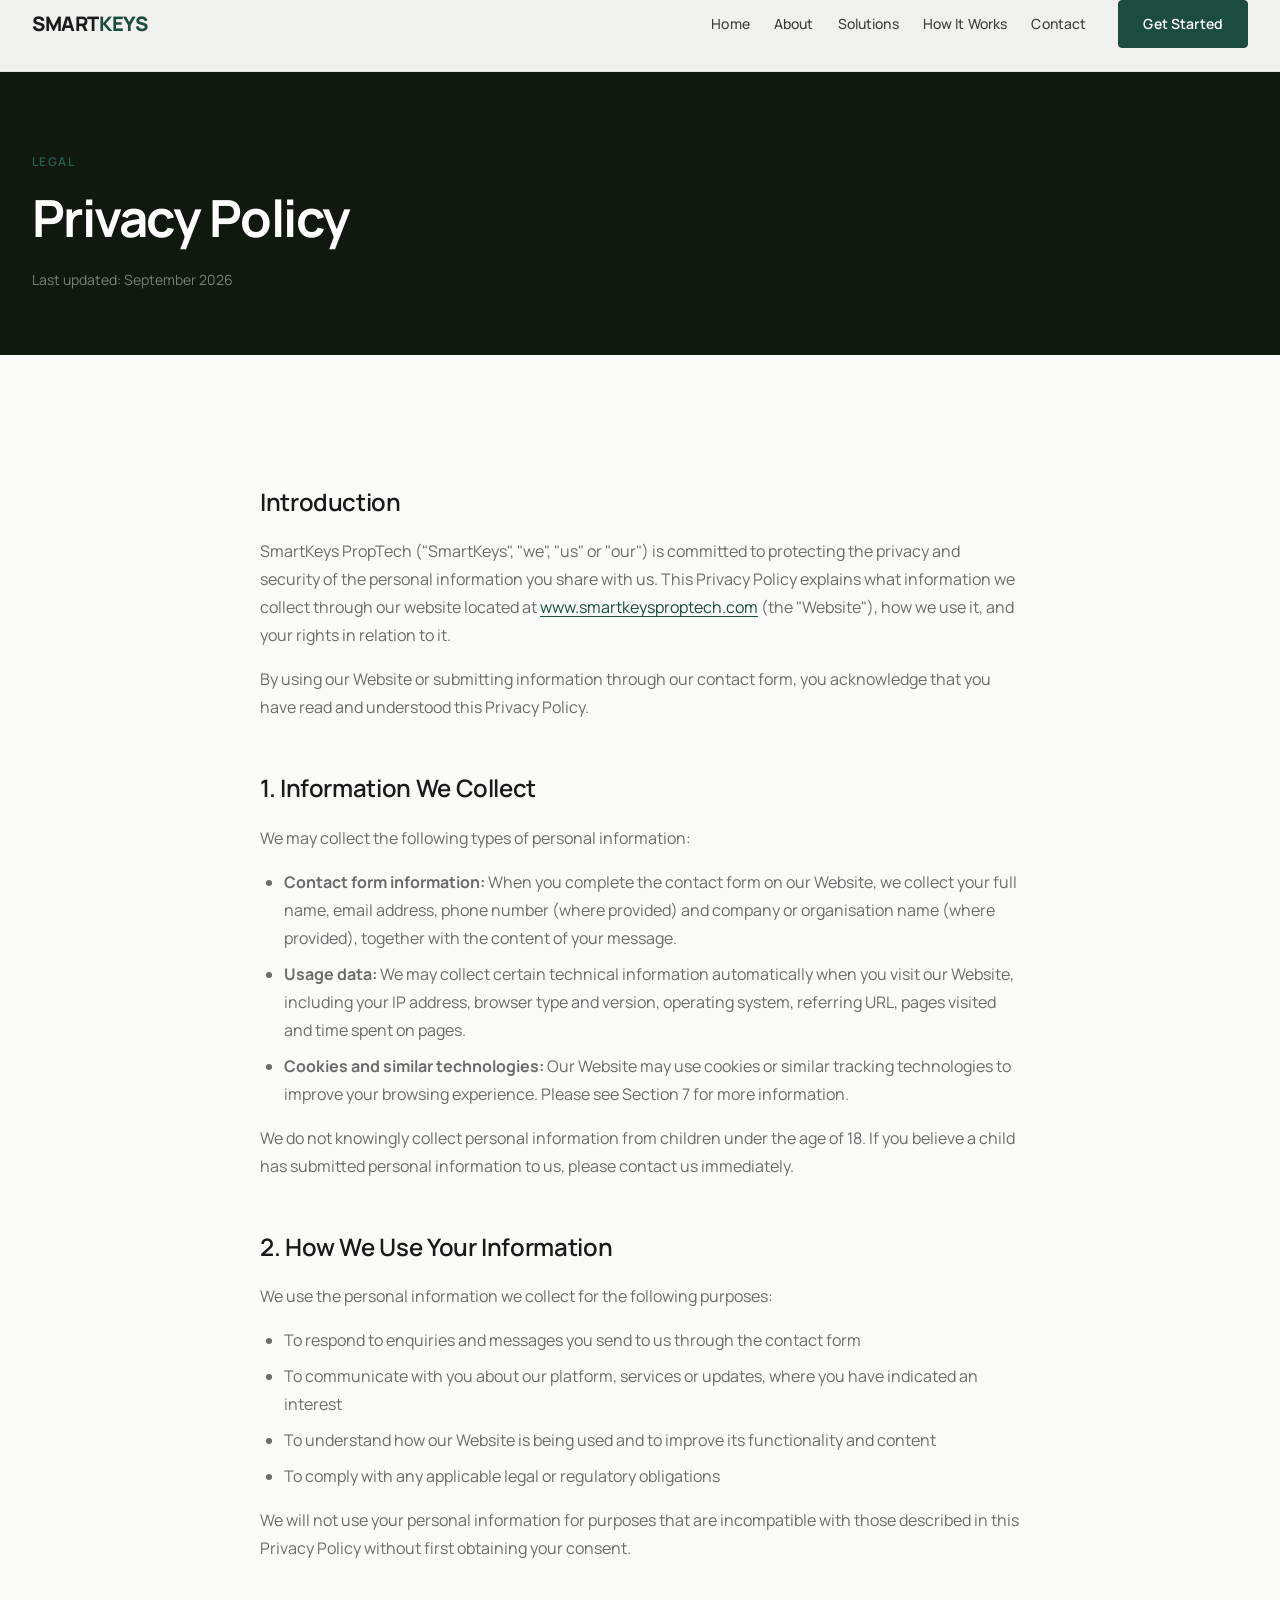
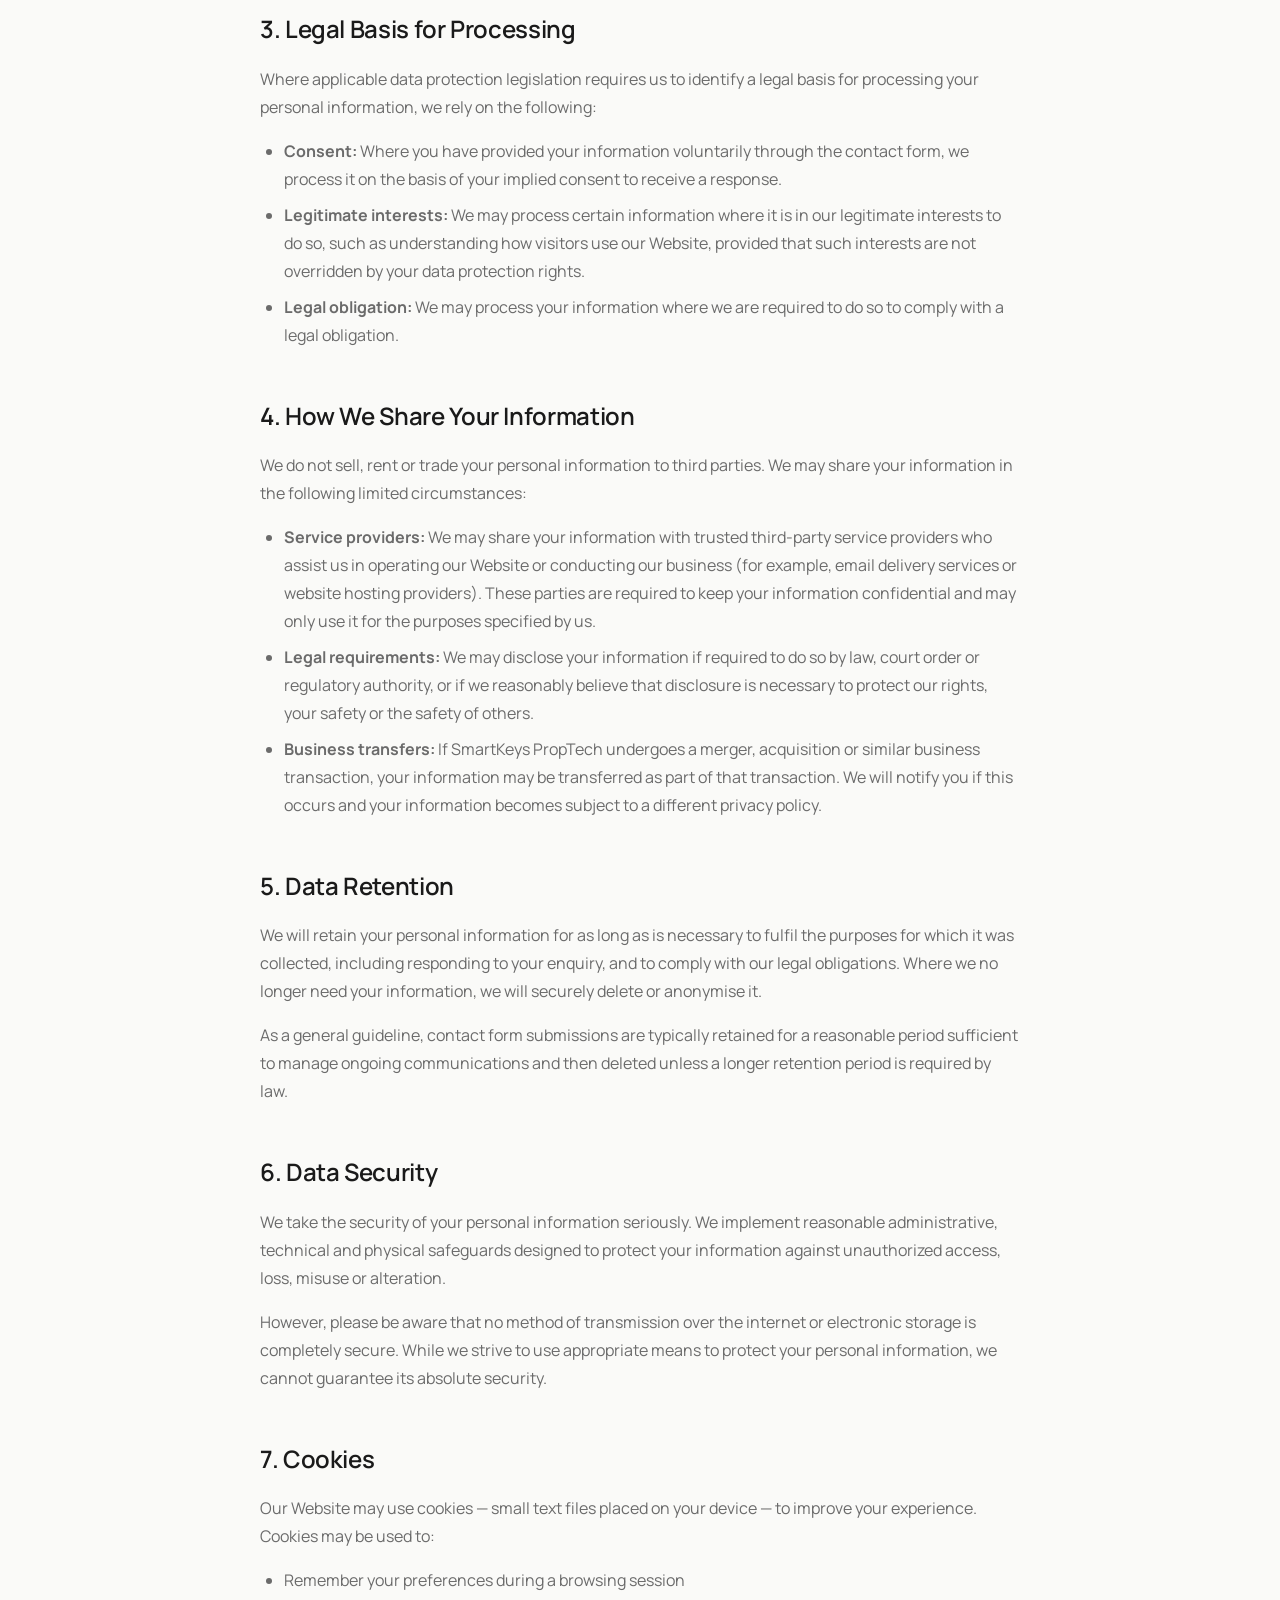
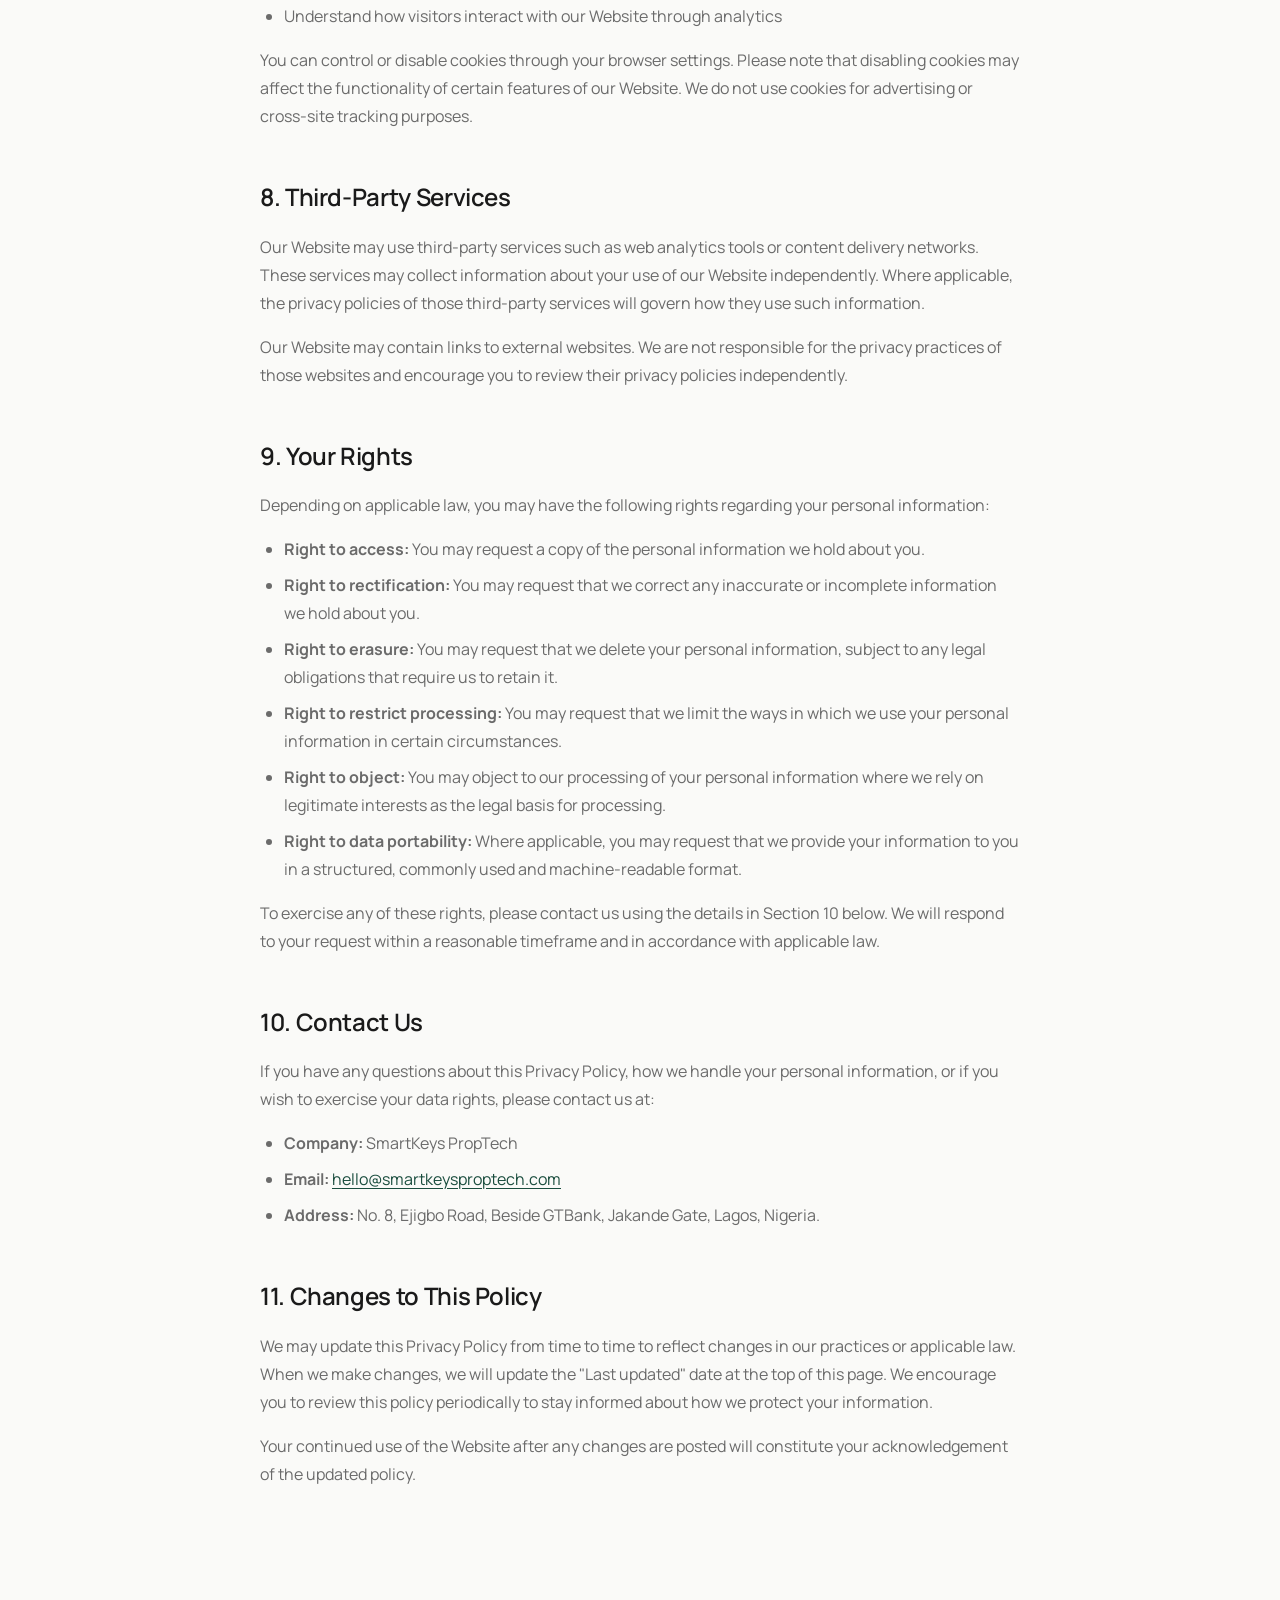
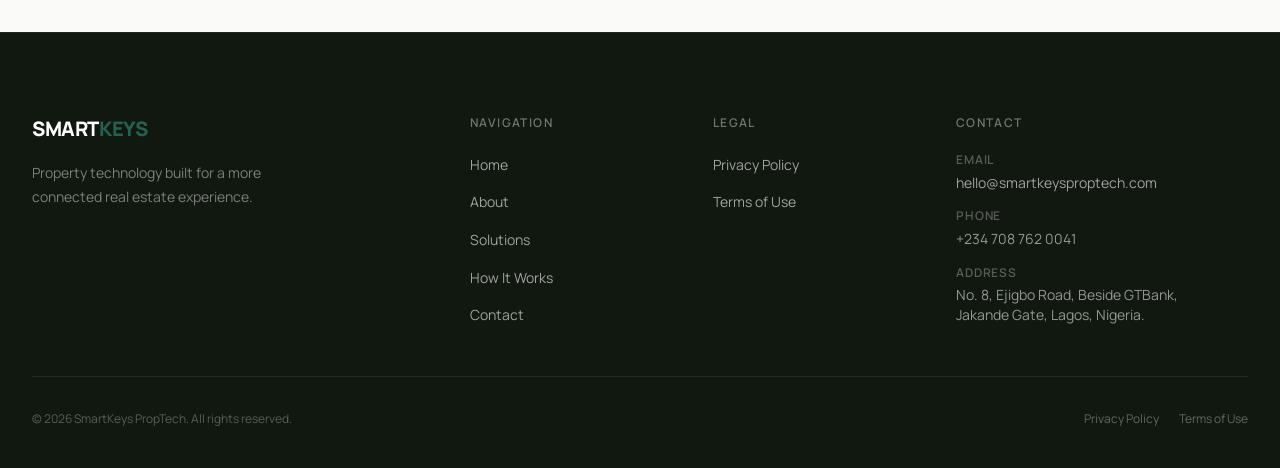
==== commit 2eb62209: "Add real business address and phone number" ====
--- a/privacy-policy.html
+++ b/privacy-policy.html
@@ -199,8 +199,7 @@
             <li><strong>Company:</strong> SmartKeys PropTech</li>
             <!-- Replace with actual email -->
             <li><strong>Email:</strong> <a href="mailto:hello@smartkeysproptech.com">hello@smartkeysproptech.com</a></li>
-            <!-- Replace with actual registered address -->
-            <li><strong>Address:</strong> [INSERT REGISTERED NIGERIAN BUSINESS ADDRESS]</li>
+            <li><strong>Address:</strong> No. 8, Ejigbo Road, Beside GTBank, Jakande Gate, Lagos, Nigeria.</li>
           </ul>
 
           <h2>11. Changes to This Policy</h2>
@@ -262,11 +261,11 @@
             </div>
             <div class="footer__contact-item">
               <strong>Phone</strong>
-              [INSERT COMPANY PHONE NUMBER]
+              +234 708 762 0041
             </div>
             <div class="footer__contact-item">
               <strong>Address</strong>
-              [INSERT REGISTERED NIGERIAN BUSINESS ADDRESS]
+              No. 8, Ejigbo Road, Beside GTBank,<br>Jakande Gate, Lagos, Nigeria.
             </div>
           </div>
         </div>
